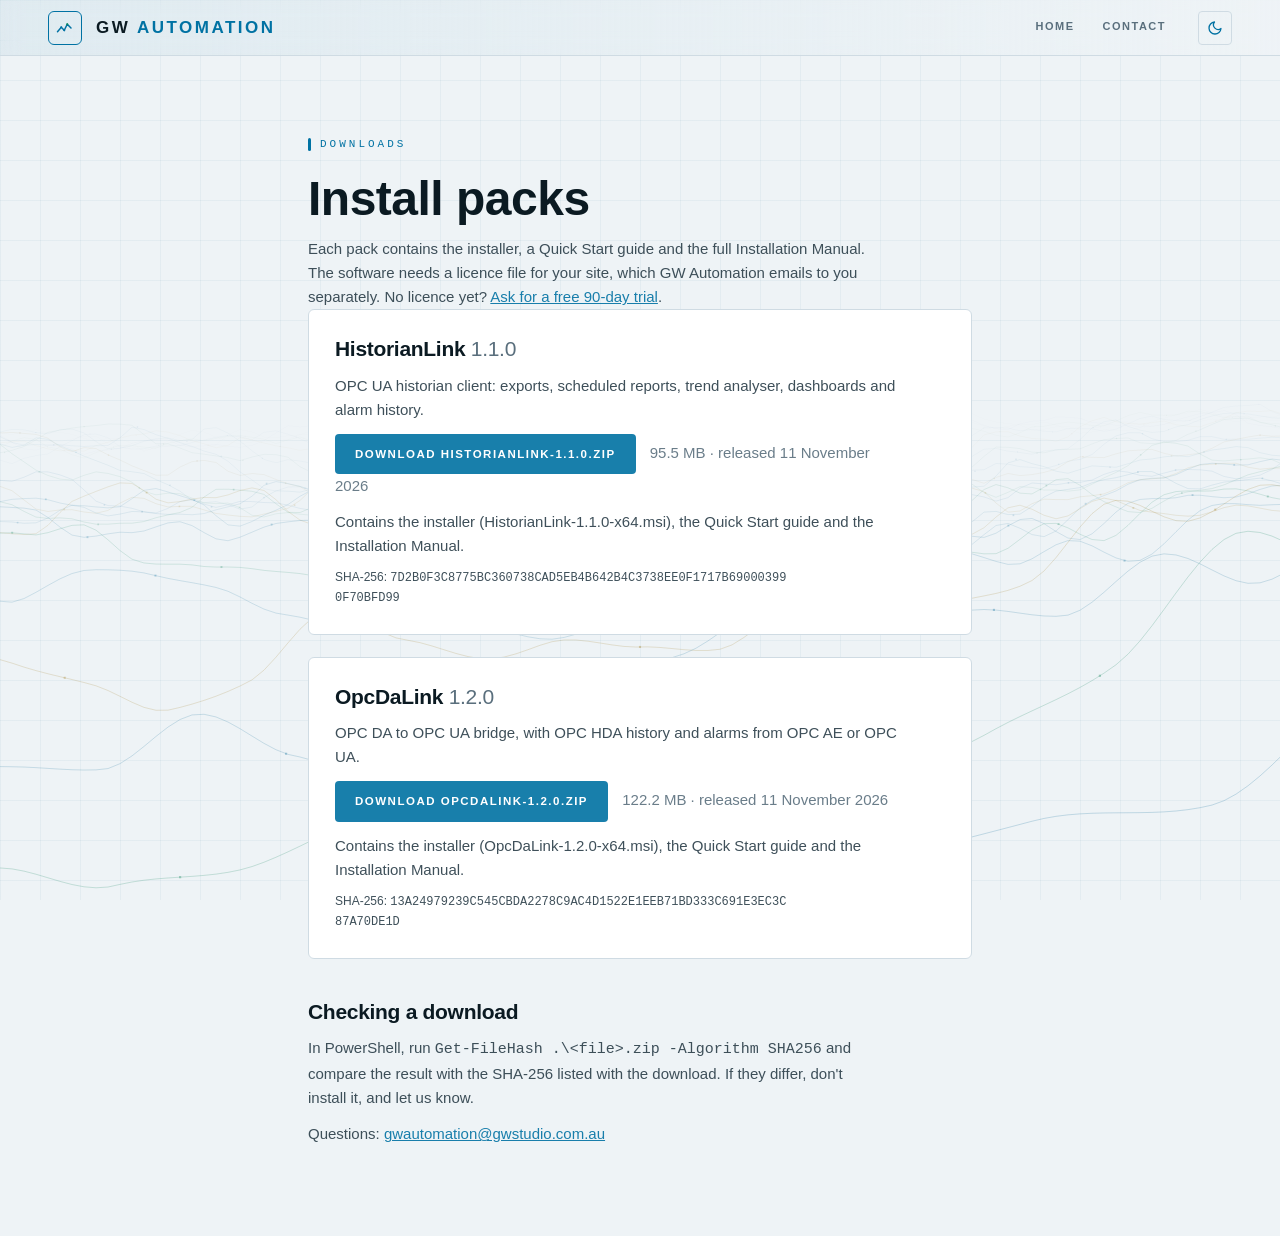
==== downloads/index.html @ 08098b02 "Release HistorianLink 1.1.0 and OpcDaLink 1.2.0" ====
<!DOCTYPE html>
<html lang="en">
<head>
<meta charset="UTF-8">
<meta http-equiv="Cache-Control" content="no-cache, no-store, must-revalidate">
<meta name="viewport" content="width=device-width,initial-scale=1">
<meta http-equiv="Content-Security-Policy" content="default-src 'self'; script-src 'self' 'sha256-+He5rwAMKHlS60A3KsWW/ahi5Zm/0e7TBwm9i09ghIk=' https://static.cloudflareinsights.com; style-src 'self' 'unsafe-inline'; img-src 'self' data:; font-src 'self'; connect-src 'self' https://cloudflareinsights.com; object-src 'none'; base-uri 'self'; form-action 'none'; upgrade-insecure-requests">
<meta name="robots" content="noindex, nofollow">
<meta name="referrer" content="strict-origin-when-cross-origin">
<meta name="theme-color" content="#080c10">
<title>Downloads | GW Automation</title>
<link rel="icon" href="/assets/favicon.ico" sizes="48x48">
<link rel="icon" href="/assets/favicon.svg" type="image/svg+xml">
<link rel="stylesheet" href="/assets/site.css?v=9">
<script>(function(d){d.className+=' js';var t;try{t=localStorage.getItem('gw-theme')}catch(e){}if(t!=='light'&&t!=='dark')t=window.matchMedia&&matchMedia('(prefers-color-scheme: light)').matches?'light':'dark';d.setAttribute('data-theme',t)})(document.documentElement)</script>
</head>
<body>

<header>
  <div class="hdr">
    <div class="logo" aria-hidden="true">
      <svg viewBox="0 0 24 24" fill="none" stroke="#00c8ff" stroke-width="2" stroke-linecap="round">
        <path d="M2 17l5-6 4 4 4-8 5 5"/><circle cx="7" cy="11" r="1.4" fill="#00c8ff" stroke="none"/>
        <circle cx="11" cy="15" r="1.4" fill="#00c8ff" stroke="none"/><circle cx="15" cy="7" r="1.4" fill="#00ff9d" stroke="none"/>
      </svg>
    </div>
    <span class="brand">GW <em>Automation</em></span>
    <nav id="nav">
      <a href="/">Home</a>
      <a href="/#contact">Contact</a>
    </nav>
    <button class="theme-btn" id="themeBtn" type="button" aria-label="Switch colour theme" title="Switch colour theme"><svg id="themeIcon" viewBox="0 0 24 24" fill="none" stroke="currentColor" stroke-width="2" stroke-linecap="round" stroke-linejoin="round" aria-hidden="true"></svg></button>
  </div>
</header>

<main class="page">
  <div class="wrap">
    <div class="eyebrow">Downloads</div>
    <h1>Install packs</h1>
    <p>Each pack contains the installer, a Quick Start guide and the full Installation Manual.
    The software needs a licence file for your site, which GW Automation emails to you
    separately. No licence yet? <a href="mailto:gwautomation@gwstudio.com.au?subject=GW%20Automation%20trial%20request">Ask for a free 90-day trial</a>.</p>

    <div class="cbox" style="margin-bottom:22px">
      <h2 style="margin-top:0">HistorianLink <span style="color:var(--muted,#7a8a99);font-weight:400">1.1.0</span></h2>
      <p>OPC UA historian client: exports, scheduled reports, trend analyser, dashboards and alarm history.</p>
      <p><a class="btn btn-a" href="https://github.com/grantelliotwalker-coder/gw_automation/releases/download/historianlink-v1.1.0/HistorianLink-1.1.0.zip" download>Download HistorianLink-1.1.0.zip</a>
         <span style="margin-left:10px;color:var(--muted,#7a8a99)">95.5 MB &middot; released 11 November 2026</span></p>
      <p style="margin-bottom:4px">Contains the installer (HistorianLink-1.1.0-x64.msi), the Quick Start guide and the Installation Manual.</p>
      <p style="font-size:12px;word-break:break-all;margin-top:10px">SHA-256: <code>7D2B0F3C8775BC360738CAD5EB4B642B4C3738EE0F1717B690003990F70BFD99</code></p>
    </div>
    <div class="cbox" style="margin-bottom:22px">
      <h2 style="margin-top:0">OpcDaLink <span style="color:var(--muted,#7a8a99);font-weight:400">1.2.0</span></h2>
      <p>OPC DA to OPC UA bridge, with OPC HDA history and alarms from OPC AE or OPC UA.</p>
      <p><a class="btn btn-a" href="https://github.com/grantelliotwalker-coder/gw_automation/releases/download/opcdalink-v1.2.0/OpcDaLink-1.2.0.zip" download>Download OpcDaLink-1.2.0.zip</a>
         <span style="margin-left:10px;color:var(--muted,#7a8a99)">122.2 MB &middot; released 11 November 2026</span></p>
      <p style="margin-bottom:4px">Contains the installer (OpcDaLink-1.2.0-x64.msi), the Quick Start guide and the Installation Manual.</p>
      <p style="font-size:12px;word-break:break-all;margin-top:10px">SHA-256: <code>13A24979239C545CBDA2278C9AC4D1522E1EEB71BD333C691E3EC3C87A70DE1D</code></p>
    </div>
    <h2>Checking a download</h2>
    <p>In PowerShell, run <code>Get-FileHash .\&lt;file&gt;.zip -Algorithm SHA256</code> and compare
    the result with the SHA-256 listed with the download. If they differ, don't install it, and let us know.</p>
    <p>Questions: <a href="mailto:gwautomation@gwstudio.com.au">gwautomation@gwstudio.com.au</a></p>
  </div>
</main>

<script src="/assets/site.js?v=5"></script>
<!-- Cloudflare Web Analytics --><script type='module' src='https://static.cloudflareinsights.com/beacon.min.js' data-cf-beacon='{"token": "8b0d29eb9cca403e8e6900666772bc1c"}'></script><!-- End Cloudflare Web Analytics -->
</body>
</html>
---- assets/site.css ----
/* GW Automation - site styles */
:root{
  --bg:#080c10;--panel:#0d1318;--panel2:#0a1015;--border:#1a2a35;
  --accent:#00c8ff;--accent2:#00ff9d;--warn:#ffd700;--danger:#ff3b5c;
  --text:#c8dde8;--muted:#7d95a5;--head:#fff;
  --on-accent:#000;--accent-hi:#33d4ff;--accent-soft:rgba(0,200,255,.06);--line:var(--line);
  --tint:rgba(0,0,0,.25);--code-bg:#040810;--hdr1:rgba(0,200,255,.07);--hdr2:rgba(8,12,16,.92);
  --ok-border:rgba(0,255,157,.3);--ok-soft:rgba(0,255,157,.05);--warn-border:rgba(255,215,0,.3);--warn-soft:rgba(255,215,0,.05);
  --grid:rgba(0,200,255,.025);--scan:rgba(0,0,0,.04);--shadow:rgba(0,0,0,.5);
  color-scheme:dark;
  --ff:'Segoe UI',Arial,sans-serif;--fm:Consolas,'Courier New',monospace;
  --max:none;
}
:root[data-theme=light]{
  --bg:#eef3f6;--panel:#ffffff;--panel2:#f6f9fb;--border:#cfdbe3;
  --accent:#0072a3;--accent2:#08875a;--warn:#946f00;--danger:#c4203f;
  --text:#2a3d48;--muted:#5a6f7d;--head:#0b1a22;
  --on-accent:#fff;--accent-hi:#005f88;--accent-soft:rgba(0,114,163,.07);--line:rgba(120,150,170,.3);
  --tint:rgba(0,40,60,.04);--code-bg:#f6f9fb;--hdr1:rgba(0,114,163,.06);--hdr2:rgba(238,243,246,.92);
  --ok-border:rgba(8,135,90,.35);--ok-soft:rgba(8,135,90,.07);--warn-border:rgba(148,111,0,.35);--warn-soft:rgba(148,111,0,.07);
  --grid:rgba(0,90,130,.045);--scan:transparent;--shadow:rgba(20,50,70,.16);
  color-scheme:light;
}
*{box-sizing:border-box;margin:0;padding:0}
html{scroll-behavior:smooth}
html{background:var(--bg)}
body{background:transparent;color:var(--text);font-family:var(--ff);font-size:15px;line-height:1.6;
  -webkit-font-smoothing:antialiased;overflow-x:hidden}

/* scanlines + grid, straight from the product UI */
body::after{content:'';position:fixed;inset:0;pointer-events:none;z-index:0;
  background-image:linear-gradient(var(--grid) 1px,transparent 1px),
  linear-gradient(90deg,var(--grid) 1px,transparent 1px);background-size:40px 40px}
.wrap{max-width:var(--max);margin:0 auto;padding:0 48px;position:relative;z-index:1}

/* ── Header ── */
header{position:sticky;top:0;z-index:100;border-bottom:1px solid var(--border);height:56px;
  background:linear-gradient(90deg,var(--hdr1),var(--hdr2));backdrop-filter:blur(10px)}
.hdr{max-width:var(--max);margin:0 auto;padding:0 48px;height:100%;display:flex;align-items:center;gap:14px}
.logo{width:34px;height:34px;border:1.5px solid var(--accent);border-radius:6px;display:grid;place-items:center;flex-shrink:0}
.logo svg{width:18px;height:18px}
.brand{font-size:17px;font-weight:700;letter-spacing:2.5px;color:var(--head);text-transform:uppercase;white-space:nowrap}
.brand em{color:var(--accent);font-style:normal}
nav{margin-left:auto;display:flex;align-items:center;gap:4px}
nav a{color:var(--muted);text-decoration:none;font-size:11px;font-weight:700;letter-spacing:1.5px;
  text-transform:uppercase;padding:8px 12px;border-bottom:2px solid transparent;transition:.15s}
nav a:hover{color:var(--accent);border-bottom-color:var(--accent)}
.menu-btn{display:none;margin-left:auto;background:transparent;border:1px solid var(--border);color:var(--accent);
  border-radius:4px;padding:6px 11px;font-family:var(--fm);font-size:15px;cursor:pointer}

/* ── Status strip ── */
.strip{border-bottom:1px solid var(--border);background:var(--tint);font-family:var(--fm);font-size:10.5px;
  letter-spacing:1px;color:var(--muted);position:relative;z-index:1}
.strip .wrap{display:flex;gap:22px;padding-top:7px;padding-bottom:7px;flex-wrap:wrap;align-items:center}
.dot{width:7px;height:7px;border-radius:50%;background:var(--accent2);box-shadow:0 0 6px var(--accent2);
  animation:pulse 2s infinite;display:inline-block;margin-right:6px}
@keyframes pulse{0%,100%{opacity:1}50%{opacity:.35}}

/* ── Hero ── */
.hero{padding:88px 0 72px;border-bottom:1px solid var(--border);position:relative;overflow:hidden}
.eyebrow{font-family:var(--fm);font-size:11px;letter-spacing:3px;text-transform:uppercase;color:var(--accent);
  margin-bottom:18px;display:flex;align-items:center;gap:9px}
.eyebrow::before{content:'';width:3px;height:13px;background:var(--accent);border-radius:2px}
h1{font-size:clamp(30px,5.2vw,52px);line-height:1.12;font-weight:700;color:var(--head);letter-spacing:-.5px;max-width:16ch}
h1 em{color:var(--accent);font-style:normal}
.lede{margin-top:22px;max-width:62ch;font-size:16.5px;color:var(--text);opacity:.9}
.cta-row{margin-top:32px;display:flex;gap:10px;flex-wrap:wrap}
.btn{font-family:var(--ff);font-weight:700;font-size:11.5px;letter-spacing:1.5px;text-transform:uppercase;
  border:none;cursor:pointer;border-radius:4px;padding:11px 20px;text-decoration:none;display:inline-block;transition:.2s}
.btn-a{background:var(--accent);color:var(--on-accent)}.btn-a:hover{background:var(--accent-hi)}
.btn-g{background:transparent;color:var(--accent);border:1px solid var(--border)}
.btn-g:hover{border-color:var(--accent);background:var(--accent-soft)}

/* hero / intro two-column */
.hero-grid{display:grid;grid-template-columns:1.05fr .95fr;gap:48px;align-items:center}
.hero-media .shot{aspect-ratio:16/10;box-shadow:0 24px 60px var(--shadow)}
.intro-grid{display:grid;grid-template-columns:1fr 1fr;gap:48px;align-items:end}
.pcards{display:grid;gap:12px}
.pcard{display:block;text-decoration:none;background:var(--panel);border:1px solid var(--border);border-radius:6px;padding:18px 20px;transition:border-color .18s}
.pcard:hover{border-color:var(--accent)}
.pcard .pn{font-size:18px;font-weight:700;color:var(--head)}.pcard .pn em{color:var(--accent);font-style:normal}
.pcard .pd{font-size:13.5px;color:var(--text);opacity:.8;margin-top:4px}
.pcard .pt{font-family:var(--fm);font-size:10px;letter-spacing:1.5px;color:var(--muted);text-transform:uppercase;margin-top:10px}
/* trial steps */
.steps{display:grid;grid-template-columns:repeat(3,1fr);gap:14px;margin-top:38px;counter-reset:st}
.step{background:var(--panel);border:1px solid var(--border);border-radius:6px;padding:22px}
.step .num{font-family:var(--fm);font-size:28px;color:var(--accent);line-height:1;margin-bottom:14px}
.step h4{font-size:15px;color:var(--head);font-weight:700;margin-bottom:8px}
.step p{font-size:13.5px;opacity:.8;line-height:1.65}
.about p+p{margin-top:12px}

/* ── Sections ── */
section{padding:72px 0;border-bottom:1px solid var(--border);position:relative;z-index:1}
.st{font-size:10.5px;font-weight:700;letter-spacing:2.5px;color:var(--accent);text-transform:uppercase;
  margin-bottom:14px;display:flex;align-items:center;gap:8px}
.st::before{content:'';width:3px;height:12px;background:var(--accent);border-radius:2px}
h2{font-size:clamp(23px,3.4vw,33px);color:var(--head);font-weight:700;letter-spacing:-.3px;line-height:1.2}
.sub{margin-top:14px;max-width:65ch;color:var(--text);opacity:.85}

/* ── Product ── */
.prod{display:grid;grid-template-columns:minmax(0,1fr) minmax(0,1fr);gap:44px;align-items:start;margin-top:40px}
.prod.flip .prod-media{order:-1}
.badge{display:inline-flex;align-items:center;gap:7px;font-family:var(--fm);font-size:10px;letter-spacing:1.5px;
  text-transform:uppercase;border:1px solid var(--border);border-radius:3px;padding:3px 9px;color:var(--muted);margin-bottom:14px}
.badge.live{color:var(--accent2);border-color:var(--ok-border);background:var(--ok-soft)}
.badge.beta{color:var(--warn);border-color:var(--warn-border);background:var(--warn-soft)}
h3{font-size:26px;color:var(--head);font-weight:700;letter-spacing:.5px}
h3 em{color:var(--accent);font-style:normal}
.tagline{font-family:var(--fm);font-size:12px;color:var(--muted);letter-spacing:1px;margin-top:6px;text-transform:uppercase}
.prod p.body{margin-top:16px;opacity:.9}
ul.feat{list-style:none;margin-top:20px;display:flex;flex-direction:column;gap:9px}
ul.feat li{font-size:14px;padding-left:22px;position:relative;color:var(--text);opacity:.9}
ul.feat li::before{content:'▸';position:absolute;left:0;color:var(--accent);font-size:12px}
ul.feat li b{color:var(--head);font-weight:600}

/* screenshot placeholders */
.shot{position:relative;background:var(--panel2);border:1px solid var(--border);border-radius:6px;overflow:hidden;
  aspect-ratio:16/10;transition:border-color .2s;cursor:zoom-in}
.shot:hover{border-color:var(--accent)}
.shot img{width:100%;height:100%;object-fit:cover;object-position:top left;display:block;position:relative;z-index:2}

/* ── Lightbox ── */
#lightbox{position:fixed;inset:0;z-index:10000;display:none;align-items:center;justify-content:center;
  background:rgba(4,8,10,.92);backdrop-filter:blur(3px);cursor:zoom-out;padding:5vh 4vw}
#lightbox.open{display:flex}
#lightbox img{max-width:100%;max-height:100%;border:1px solid var(--border);border-radius:6px;
  box-shadow:0 20px 70px rgba(0,0,0,.7);cursor:zoom-out;
  animation:lbIn .18s ease}
#lightbox .lb-cap{position:absolute;bottom:22px;left:0;right:0;text-align:center;font-family:var(--fm);
  font-size:11px;letter-spacing:1.5px;color:var(--muted);text-transform:uppercase;pointer-events:none}
#lightbox .lb-close{position:absolute;top:18px;right:24px;font-family:var(--fm);font-size:13px;color:var(--muted);
  border:1px solid var(--border);border-radius:4px;padding:5px 10px;cursor:pointer;background:rgba(13,19,24,.8)}
#lightbox .lb-close:hover{color:var(--accent);border-color:var(--accent)}
@keyframes lbIn{from{opacity:0;transform:scale(.97)}to{opacity:1;transform:scale(1)}}
@media (prefers-reduced-motion:reduce){#lightbox img{animation:none}}
.shot .ph{position:absolute;inset:0;z-index:1;display:flex;flex-direction:column;align-items:center;justify-content:center;
  gap:10px;text-align:center;padding:20px;
  background-image:linear-gradient(rgba(0,200,255,.04) 1px,transparent 1px),linear-gradient(90deg,rgba(0,200,255,.04) 1px,transparent 1px);
  background-size:22px 22px}
.ph .ico{font-family:var(--fm);font-size:24px;color:var(--border)}
.ph .lbl{font-family:var(--fm);font-size:10.5px;color:var(--muted);letter-spacing:1.5px;text-transform:uppercase}
.ph .path{font-family:var(--fm);font-size:10px;color:var(--accent);opacity:.6;word-break:break-all}
.shot-cap{font-family:var(--fm);font-size:10px;color:var(--muted);letter-spacing:1px;
  text-transform:uppercase;margin-top:8px;text-align:center}
.shot-grid{display:grid;grid-template-columns:1fr 1fr;gap:14px;margin-top:16px}

/* ── Capability cards ── */
.cards{display:grid;grid-template-columns:repeat(3,1fr);gap:14px;margin-top:38px}
.card{background:var(--panel);border:1px solid var(--border);border-radius:6px;padding:22px;transition:border-color .18s}
.card:hover{border-color:var(--accent)}
.card .num{font-family:var(--fm);font-size:10px;color:var(--muted);letter-spacing:2px;margin-bottom:12px}
.card h4{font-size:15px;color:var(--head);font-weight:700;letter-spacing:.5px;margin-bottom:8px}
.card p{font-size:13.5px;color:var(--text);opacity:.8;line-height:1.65}

/* ── Architecture ── */
.arch{margin-top:34px;background:var(--code-bg);border:1px solid var(--border);border-radius:6px;padding:24px;overflow-x:auto}
.arch pre{font-family:Consolas,'DejaVu Sans Mono','Courier New',monospace;font-size:12px;line-height:1.55;color:var(--muted);white-space:pre}
.arch pre b{color:var(--accent);font-weight:400}
.arch pre i{color:var(--accent2);font-style:normal}

/* ── Spec table ── */
.spec{margin-top:34px;width:100%;border-collapse:collapse;font-size:13.5px}
.spec th{text-align:left;padding:9px 12px;font-size:10px;letter-spacing:1.5px;text-transform:uppercase;
  color:var(--accent);border-bottom:1px solid var(--border);font-weight:700;background:var(--tint)}
.spec td{padding:10px 12px;border-bottom:1px solid var(--line);vertical-align:top}
.spec tr:hover td{background:var(--accent-soft)}
.spec td:first-child{color:var(--head);font-weight:600;width:30%}
.spec td .mono{font-family:var(--fm);font-size:12px;color:var(--accent2)}

/* ── Contact ── */
.contact-grid{display:grid;grid-template-columns:1.15fr .85fr;gap:34px;margin-top:36px;align-items:start}
.cbox{background:var(--panel);border:1px solid var(--border);border-radius:6px;padding:26px}
.cbox .row{display:flex;justify-content:space-between;gap:14px;padding:11px 0;border-bottom:1px solid var(--line);
  font-size:13.5px;flex-wrap:wrap}
.cbox .row:last-child{border-bottom:none}
.cbox .k{font-family:var(--fm);font-size:10.5px;color:var(--muted);letter-spacing:1.5px;text-transform:uppercase}
.cbox .v{color:var(--text)}
.cbox a:not(.btn){color:var(--accent);text-decoration:none}
.cbox a:not(.btn):hover{text-decoration:underline}

/* ── FAQ ── */
.faq{margin-top:34px;border-top:1px solid var(--border);max-width:900px}
.faq details{border-bottom:1px solid var(--border)}
.faq summary{list-style:none;cursor:pointer;display:flex;justify-content:space-between;align-items:center;gap:20px;
  padding:18px 4px;font-size:16px;font-weight:600;color:var(--head)}
.faq summary::-webkit-details-marker{display:none}
.faq summary::after{content:'+';font-family:var(--fm);font-size:20px;color:var(--accent);flex-shrink:0;transition:transform .2s}
.faq details[open] summary::after{transform:rotate(45deg)}
.faq summary:hover{color:var(--accent)}
.faq details p{padding:0 4px 20px;max-width:75ch;opacity:.88;margin-top:-4px}

/* ── Footer ── */
footer{padding:36px 0;font-family:var(--fm);font-size:11px;color:var(--muted);letter-spacing:1px;position:relative;z-index:1}
footer .wrap{display:flex;justify-content:space-between;gap:16px;flex-wrap:wrap;align-items:center}
footer a{color:var(--muted);text-decoration:none}footer a:hover{color:var(--accent)}


/* ── 3D trend-field background: fixed to the viewport, so it travels with you down the page ── */
#bg3d{position:fixed;inset:0;width:100%;height:100%;z-index:0;pointer-events:none;display:block}
@media print{#bg3d{display:none}}
.hero .wrap{z-index:1}

/* ── Logo follows the theme (overrides the SVG's own colour attributes) ── */
.logo svg{stroke:var(--accent)}
.logo svg circle{fill:var(--accent)}
.logo svg circle:last-of-type{fill:var(--accent2)}

/* ── Theme toggle ── */
nav{order:1}
.theme-btn{order:2;margin-left:6px;width:34px;height:34px;flex-shrink:0;display:grid;place-items:center;cursor:pointer;
  background:transparent;border:1px solid var(--border);border-radius:4px;color:var(--accent);transition:border-color .15s,background .15s}
.theme-btn:hover{border-color:var(--accent);background:var(--accent-soft)}
.theme-btn svg{width:16px;height:16px}
.menu-btn{order:3}

/* ── Nav: current section ── */
nav a.on{color:var(--head);border-bottom-color:var(--accent)}

/* ── Screenshot viewer (tabs + one large image) ── */
.viewer .vtabs{display:flex;flex-wrap:nowrap;gap:0;margin-bottom:12px;border-bottom:1px solid var(--border);overflow-x:auto;scrollbar-width:none}
.viewer .vtabs::-webkit-scrollbar{display:none}
.viewer .vtabs button{font-family:var(--fm);font-size:10px;letter-spacing:.8px;white-space:nowrap;flex-shrink:0;text-transform:uppercase;
  background:transparent;border:0;border-bottom:2px solid transparent;margin-bottom:-1px;color:var(--muted);
  padding:9px 9px;cursor:pointer;transition:color .15s,border-color .15s}
.viewer .vtabs button:hover{color:var(--text)}
.viewer .vtabs button[aria-selected="true"]{color:var(--head);border-bottom-color:var(--accent)}
.viewer .shot{aspect-ratio:16/10;box-shadow:0 24px 60px var(--shadow)}
.viewer .shot img{transition:opacity .2s}
.viewer .vhint{font-family:var(--fm);font-size:10px;color:var(--muted);letter-spacing:1px;text-transform:uppercase;margin-top:8px;text-align:right}

/* ── Footer ── */
footer{padding:48px 0 28px;border-top:1px solid var(--border)}
.fgrid{display:grid;grid-template-columns:1.6fr 1fr 1fr;gap:32px;align-items:start}
.fbrand{display:flex;flex-direction:column;gap:12px}
.fbrand .row1{display:flex;align-items:center;gap:10px}
.fbrand .logo{width:26px;height:26px;border-radius:5px}.fbrand .logo svg{width:14px;height:14px}
.fbrand .brand{font-family:var(--ff);font-size:13px;letter-spacing:2px}
.fbrand p{font-family:var(--ff);font-size:13px;letter-spacing:0;color:var(--text);opacity:.7;max-width:40ch;line-height:1.6}
.fcol h5{font-size:10px;letter-spacing:2px;color:var(--accent);text-transform:uppercase;font-weight:500;margin-bottom:12px}
.fcol a{display:block;font-family:var(--ff);font-size:13px;letter-spacing:0;color:var(--text);opacity:.75;padding:3px 0}
.fcol a:hover{opacity:1;color:var(--accent)}
.fbot{display:flex!important;justify-content:space-between;gap:16px;flex-wrap:wrap;margin-top:36px;padding-top:18px;border-top:1px solid var(--line)}

/* ── Sub-pages (privacy, 404) ── */
.page{padding:80px 0 96px;position:relative;z-index:1}
.page .wrap{max-width:760px}
.page h1{max-width:none;font-size:clamp(32px,5vw,48px)}
.page h2{font-size:21px;margin-top:40px}
.page p,.page li{margin-top:12px;max-width:68ch;opacity:.9}
.page ul{padding-left:20px}
.page a:not(.btn){color:var(--accent)}
.page .meta{font-family:var(--fm);font-size:11px;color:var(--muted);letter-spacing:1px;margin-top:14px;text-transform:uppercase}
.big404{font-family:var(--fm);font-size:clamp(64px,14vw,140px);font-weight:400;color:var(--accent);line-height:1;letter-spacing:-4px;opacity:.9}

/* reveal */
.js .rv{opacity:0;transform:translateY(14px);transition:opacity .6s ease,transform .6s ease}
.js .rv.in{opacity:1;transform:none}

@media (max-width:900px){
  .wrap,.hdr{padding-left:20px;padding-right:20px}
  .prod{grid-template-columns:minmax(0,1fr);gap:28px}
  .prod.flip .prod-media{order:0}
  .cards{grid-template-columns:1fr}
  .contact-grid{grid-template-columns:1fr}
  .hero-grid,.intro-grid{grid-template-columns:1fr;gap:32px}
  .steps{grid-template-columns:1fr}
  .fgrid{grid-template-columns:1fr 1fr}.fbrand{grid-column:1/-1}
  nav{display:none}
  nav.open{display:flex;position:absolute;top:56px;left:0;right:0;flex-direction:column;align-items:stretch;
    background:var(--panel);border-bottom:1px solid var(--border);padding:6px 12px;gap:0}
  nav.open a{padding:11px 8px;border-bottom:1px solid var(--line)}
  .menu-btn{display:block;margin-left:8px}
  .theme-btn{margin-left:auto}
  section{padding:52px 0}
  .hero{padding:56px 0 44px}
}
@media (max-width:520px){.shot-grid{grid-template-columns:1fr}}
@media (prefers-reduced-motion:reduce){*{animation:none!important;transition:none!important}.js .rv{opacity:1;transform:none}}
:focus-visible{outline:2px solid var(--accent);outline-offset:2px}
html:not(.js) .theme-btn{display:none}
footer .wrap.fgrid{display:grid;align-items:start}

/* ── Status strip: one line on phones, scrolling like a SCADA status ticker ──
   site.js wraps the items in .ticker and adds a hidden copy so the loop is seamless.
   Desktop: the wrapper is transparent to layout and the copy is hidden. */
.strip .ticker{display:contents}
.strip .ticker[aria-hidden]{display:none}
.strip .wrap > span,.strip .ticker > span{white-space:nowrap;display:inline-flex;align-items:center}
@media (max-width:900px){
  .strip .wrap{flex-wrap:nowrap;gap:0;padding-left:0;padding-right:0;overflow:hidden;
    -webkit-mask-image:linear-gradient(90deg,transparent,#000 20px,#000 calc(100% - 20px),transparent);
            mask-image:linear-gradient(90deg,transparent,#000 20px,#000 calc(100% - 20px),transparent)}
  .strip .ticker,.strip .ticker[aria-hidden]{display:flex;flex-shrink:0;gap:28px;padding-left:28px;
    animation:ticker 30s linear infinite}
  .strip:hover .ticker,.strip:active .ticker{animation-play-state:paused}
  html:not(.js) .strip .wrap{overflow-x:auto;scrollbar-width:none;padding-left:20px}
}
@keyframes ticker{to{transform:translateX(-100%)}}
/* reduced motion: no scrolling ticker; one line the visitor can swipe instead */
@media (max-width:900px) and (prefers-reduced-motion:reduce){
  .strip .wrap{overflow-x:auto;scrollbar-width:none}
  .strip .wrap::-webkit-scrollbar{display:none}
  .strip .ticker[aria-hidden]{display:none}
}

/* ── Product sections: intro, then a large screenshot viewer, then features in two columns ── */
.prod{display:block}
.prod.flip .prod-media{order:0}
.prod-head{max-width:820px}
.prod-media{margin:34px 0 0;max-width:1180px}
.viewer .shot{aspect-ratio:1920/1030;background:#080c10;cursor:zoom-in}
.viewer .shot img{object-fit:contain;object-position:top center}
.viewer .vtabs button{font-size:11px;padding-top:10px;padding-bottom:10px}
.prod-copy{margin-top:34px;max-width:1180px}
.prod-copy ul.feat{margin-top:0;display:grid;grid-template-columns:1fr 1fr;gap:12px 48px}

/* ── Architecture diagrams ── */
.arch{padding:20px 24px 24px}
.arch-cap{font-family:var(--fm);font-size:10.5px;letter-spacing:1.5px;text-transform:uppercase;color:var(--muted);margin-bottom:10px}
.dg{display:block;width:100%;min-width:720px;max-width:1040px;height:auto;margin:0 auto}
.dg .bx rect{fill:var(--panel);stroke:var(--border);stroke-width:1}
.dg .bx.hi rect{fill:var(--accent-soft);stroke:var(--accent)}
.dg .bx.in rect{fill:var(--panel2);stroke:var(--border)}
.dg text{font-family:var(--ff)}
.dg .t{fill:var(--head);font-size:13.5px;font-weight:600}
.dg .s{fill:var(--muted);font-size:11.5px}
.dg .l{fill:var(--accent);font-family:var(--fm);font-size:10.5px;letter-spacing:.5px}
.dg line{stroke:var(--muted);stroke-width:1.2}
.dg .ah{fill:var(--muted)}

/* ── About: text beside the company details ── */
.about-grid{display:grid;grid-template-columns:1.15fr .85fr;gap:34px;align-items:start;margin-top:4px}
.about-grid .cbox{margin-top:14px}

/* ── FAQ: two columns on wide screens ── */
.faq{max-width:none;border-top:none;display:grid;grid-template-columns:1fr 1fr;gap:0 48px;align-items:start}
.faq-col{border-top:1px solid var(--border)}

@media (max-width:900px){
  .prod-copy ul.feat{grid-template-columns:1fr}
  .about-grid,.faq{grid-template-columns:1fr}
  .faq-col + .faq-col{border-top:none}
  .cbox .row{flex-direction:column;gap:3px}
  .cbox .row .v{text-align:left}
}
/* ── Specs on phones: one block per row, each product labelled ── */
@media (max-width:640px){
  .spec thead{display:none}
  .spec,.spec tbody,.spec tr,.spec td{display:block;width:auto}
  .spec tr{padding:14px 0;border-bottom:1px solid var(--line)}
  .spec td{border:none;padding:3px 0}
  .spec td:first-child{width:auto;font-size:15px;margin-bottom:4px}
  .spec td[data-label]{display:grid;grid-template-columns:104px 1fr;gap:10px}
  .spec td[data-label]::before{content:attr(data-label);font-family:var(--fm);font-size:10px;letter-spacing:1px;
    text-transform:uppercase;color:var(--accent);padding-top:3px}
  .spec tr:hover td{background:none}
}

/* ── Home: product summaries that link to the full product pages ── */
.psum{display:grid;grid-template-columns:minmax(0,.9fr) minmax(0,1.1fr);gap:48px;align-items:center}
.psum.flip .psum-media{order:-1}
.psum h3{font-size:clamp(24px,3vw,30px);color:var(--head);margin-top:14px;font-weight:700}
.psum h3 em{font-style:normal;color:var(--accent)}
.psum p.body{margin-top:16px;opacity:.9}
.psum .cta-row{margin-top:26px}
.psum .shot{aspect-ratio:1920/1030;background:#080c10;cursor:zoom-in;box-shadow:0 24px 60px var(--shadow)}
.psum .shot img{object-fit:contain;object-position:top center}

/* ── Product pages ── */
.phero{padding:56px 0 52px;border-bottom:1px solid var(--border)}
.phero h1{margin-top:16px}
.phero h1 em{font-style:normal;color:var(--accent)}
.phero .lede{max-width:70ch}
.crumb{font-family:var(--fm);font-size:10.5px;letter-spacing:1px;text-transform:uppercase;color:var(--muted);margin-bottom:22px}
.crumb a{color:var(--muted);text-decoration:none}.crumb a:hover{color:var(--accent)}
.crumb span{opacity:.5;margin:0 4px}
#screens .prod{margin-top:6px}#screens .prod-media{margin-top:22px}
ul.feat.two{margin-top:30px;display:grid;grid-template-columns:1fr 1fr;gap:12px 48px;max-width:1180px}
.spec.two td:first-child{width:22%}
.spec a,.fine a{color:var(--accent)}
.spec code{font-family:var(--fm);font-size:12px}
section > .wrap > .arch{margin-top:30px}
.fine{margin-top:22px;font-size:13px;color:var(--muted)}

/* ── Licence page ── */
.page strong{color:var(--head);font-weight:600}
.legal{margin-top:20px;padding:6px 26px 24px;background:var(--panel);border:1px solid var(--border);border-radius:6px}
.legal h3{font-size:14px;color:var(--head);margin-top:22px;font-weight:600}
.legal p{margin-top:6px;font-size:14px}

@media (max-width:900px){
  .psum{grid-template-columns:minmax(0,1fr);gap:28px}
  .psum.flip .psum-media{order:0}
  ul.feat.two{grid-template-columns:1fr}
  .phero{padding:40px 0 38px}
}
@media (max-width:640px){
  .spec.two td:first-child{width:auto}
  .spec thead + tbody td[data-label]{grid-template-columns:96px 1fr}
}
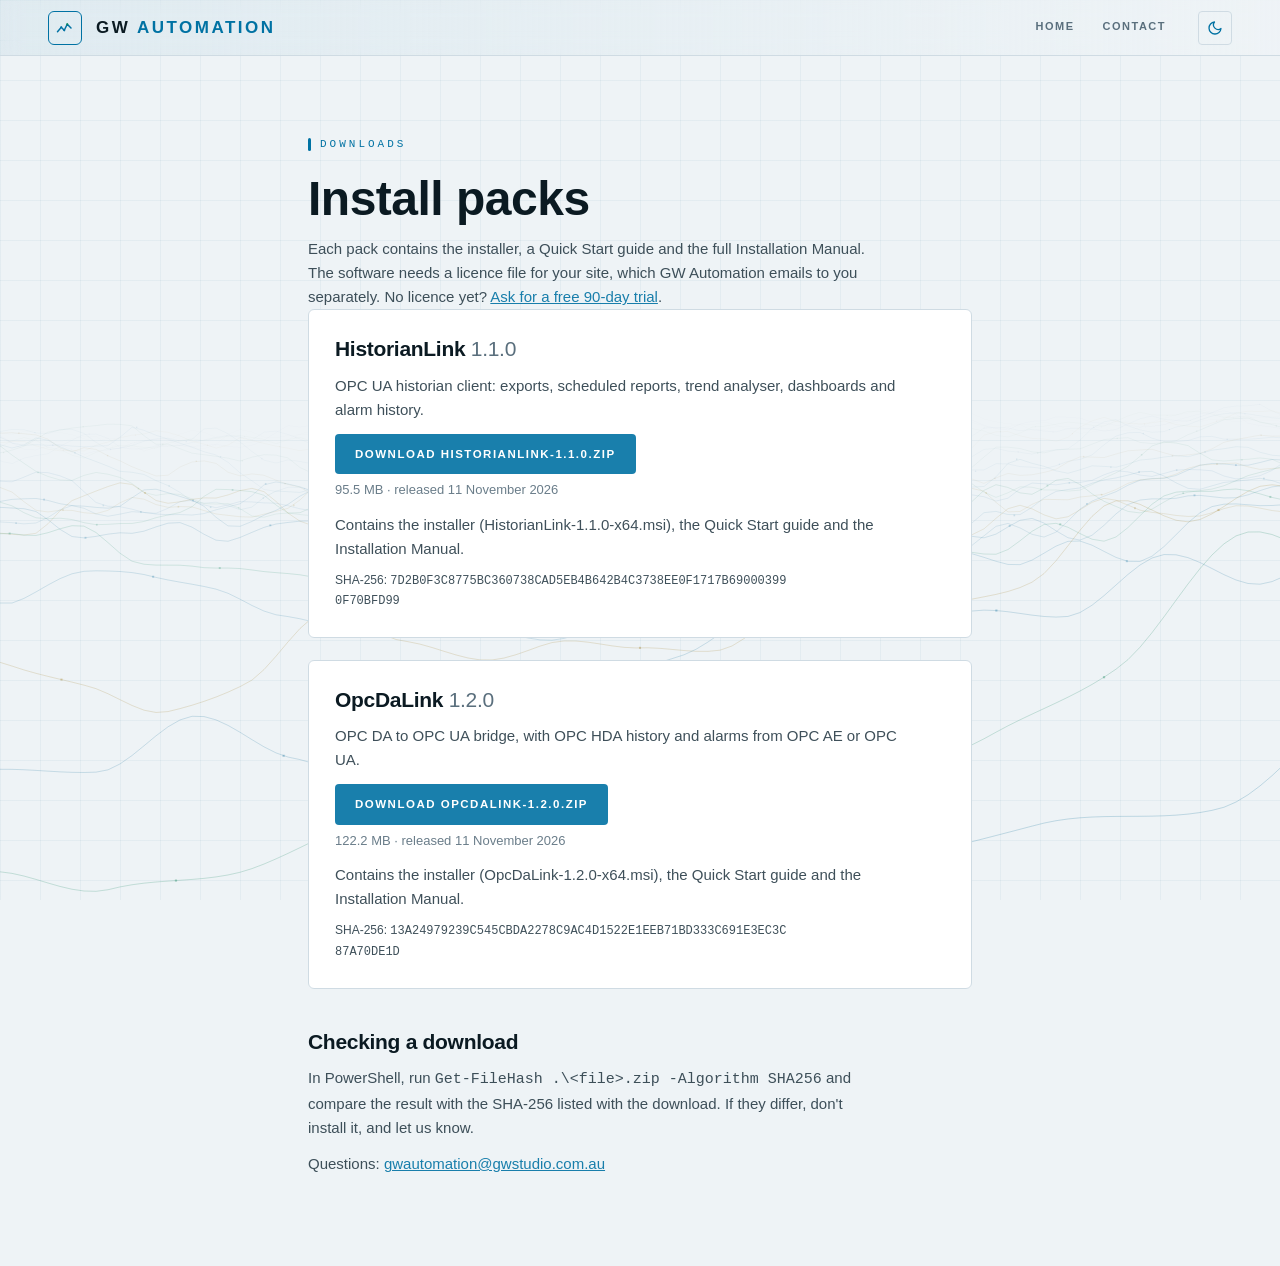
==== commit dab98e4a: "Downloads page: size and release date on their own line under the button (stopped the date wrapping)" ====
--- a/downloads/index.html
+++ b/downloads/index.html
@@ -44,16 +44,16 @@
     <div class="cbox" style="margin-bottom:22px">
       <h2 style="margin-top:0">HistorianLink <span style="color:var(--muted,#7a8a99);font-weight:400">1.1.0</span></h2>
       <p>OPC UA historian client: exports, scheduled reports, trend analyser, dashboards and alarm history.</p>
-      <p><a class="btn btn-a" href="https://github.com/grantelliotwalker-coder/gw_automation/releases/download/historianlink-v1.1.0/HistorianLink-1.1.0.zip" download>Download HistorianLink-1.1.0.zip</a>
-         <span style="margin-left:10px;color:var(--muted,#7a8a99)">95.5 MB &middot; released 11 November 2026</span></p>
+      <p style="margin-bottom:6px"><a class="btn btn-a" href="https://github.com/grantelliotwalker-coder/gw_automation/releases/download/historianlink-v1.1.0/HistorianLink-1.1.0.zip" download>Download HistorianLink-1.1.0.zip</a></p>
+      <p style="margin-top:0;font-size:13px;color:var(--muted,#7a8a99)">95.5 MB &middot; released 11 November 2026</p>
       <p style="margin-bottom:4px">Contains the installer (HistorianLink-1.1.0-x64.msi), the Quick Start guide and the Installation Manual.</p>
       <p style="font-size:12px;word-break:break-all;margin-top:10px">SHA-256: <code>7D2B0F3C8775BC360738CAD5EB4B642B4C3738EE0F1717B690003990F70BFD99</code></p>
     </div>
     <div class="cbox" style="margin-bottom:22px">
       <h2 style="margin-top:0">OpcDaLink <span style="color:var(--muted,#7a8a99);font-weight:400">1.2.0</span></h2>
       <p>OPC DA to OPC UA bridge, with OPC HDA history and alarms from OPC AE or OPC UA.</p>
-      <p><a class="btn btn-a" href="https://github.com/grantelliotwalker-coder/gw_automation/releases/download/opcdalink-v1.2.0/OpcDaLink-1.2.0.zip" download>Download OpcDaLink-1.2.0.zip</a>
-         <span style="margin-left:10px;color:var(--muted,#7a8a99)">122.2 MB &middot; released 11 November 2026</span></p>
+      <p style="margin-bottom:6px"><a class="btn btn-a" href="https://github.com/grantelliotwalker-coder/gw_automation/releases/download/opcdalink-v1.2.0/OpcDaLink-1.2.0.zip" download>Download OpcDaLink-1.2.0.zip</a></p>
+      <p style="margin-top:0;font-size:13px;color:var(--muted,#7a8a99)">122.2 MB &middot; released 11 November 2026</p>
       <p style="margin-bottom:4px">Contains the installer (OpcDaLink-1.2.0-x64.msi), the Quick Start guide and the Installation Manual.</p>
       <p style="font-size:12px;word-break:break-all;margin-top:10px">SHA-256: <code>13A24979239C545CBDA2278C9AC4D1522E1EEB71BD333C691E3EC3C87A70DE1D</code></p>
     </div>
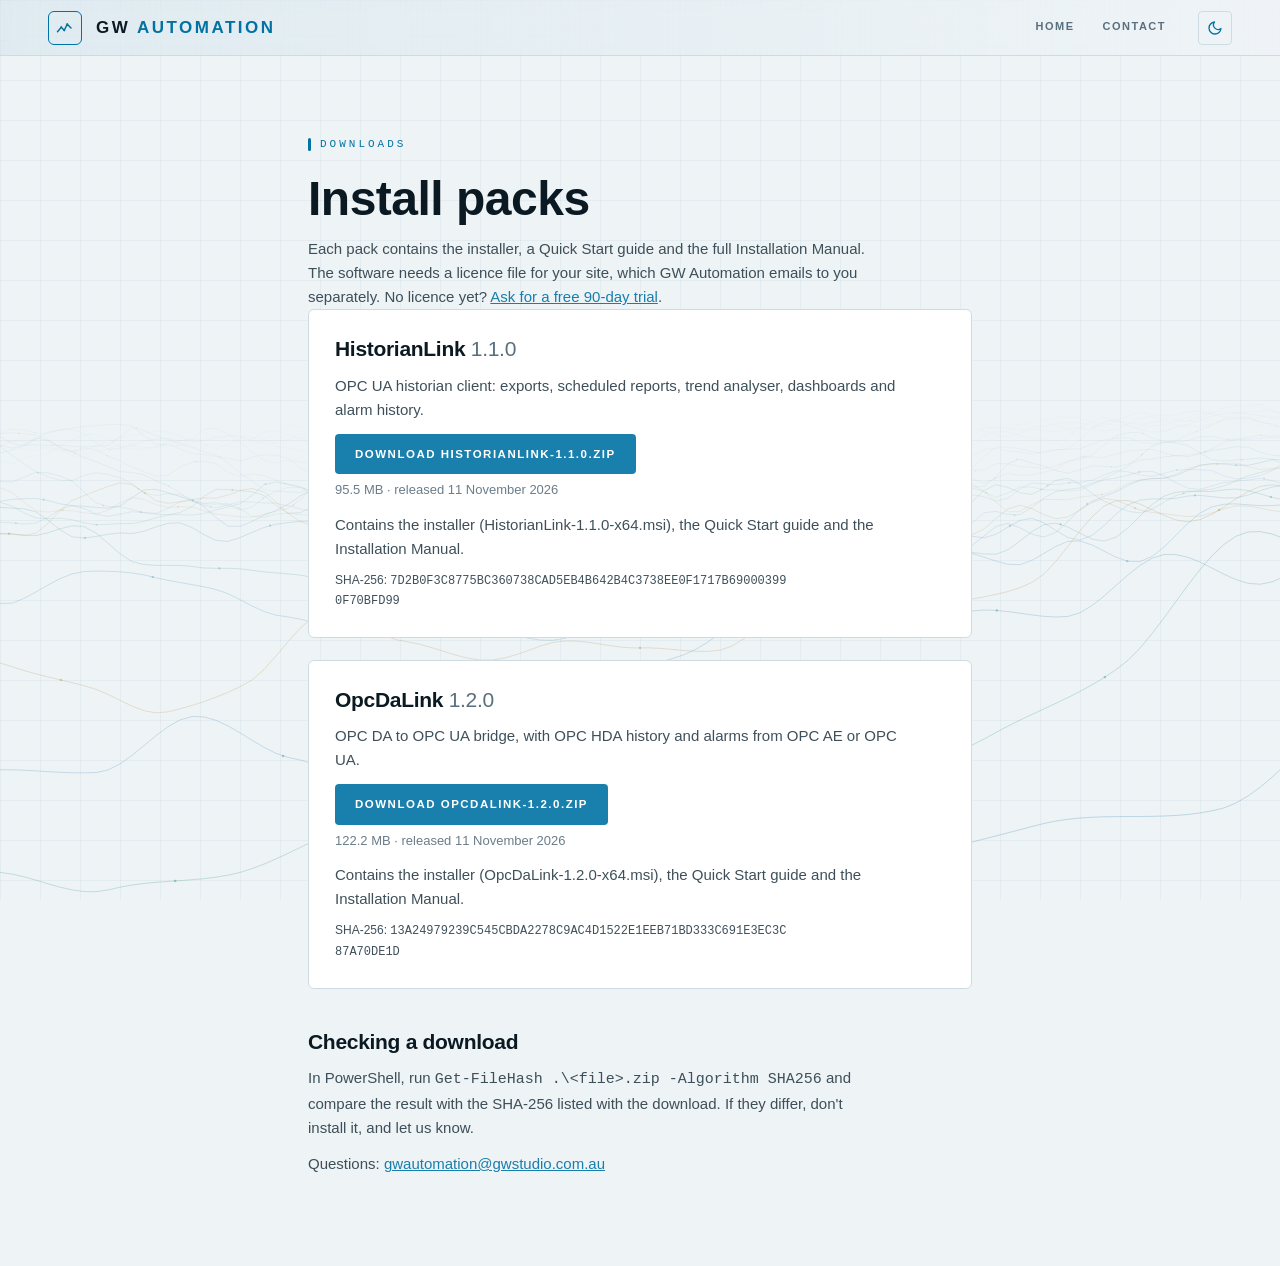
==== commit e4662f11: "Header logo and name link to the home page on every page (no nav on phones, so there was no way back" ====
--- a/downloads/index.html
+++ b/downloads/index.html
@@ -11,20 +11,22 @@
 <title>Downloads | GW Automation</title>
 <link rel="icon" href="/assets/favicon.ico" sizes="48x48">
 <link rel="icon" href="/assets/favicon.svg" type="image/svg+xml">
-<link rel="stylesheet" href="/assets/site.css?v=9">
+<link rel="stylesheet" href="/assets/site.css?v=10">
 <script>(function(d){d.className+=' js';var t;try{t=localStorage.getItem('gw-theme')}catch(e){}if(t!=='light'&&t!=='dark')t=window.matchMedia&&matchMedia('(prefers-color-scheme: light)').matches?'light':'dark';d.setAttribute('data-theme',t)})(document.documentElement)</script>
 </head>
 <body>
 
 <header>
   <div class="hdr">
-    <div class="logo" aria-hidden="true">
-      <svg viewBox="0 0 24 24" fill="none" stroke="#00c8ff" stroke-width="2" stroke-linecap="round">
-        <path d="M2 17l5-6 4 4 4-8 5 5"/><circle cx="7" cy="11" r="1.4" fill="#00c8ff" stroke="none"/>
-        <circle cx="11" cy="15" r="1.4" fill="#00c8ff" stroke="none"/><circle cx="15" cy="7" r="1.4" fill="#00ff9d" stroke="none"/>
-      </svg>
-    </div>
-    <span class="brand">GW <em>Automation</em></span>
+    <a class="home" href="/" aria-label="GW Automation home">
+      <div class="logo" aria-hidden="true">
+        <svg viewBox="0 0 24 24" fill="none" stroke="#00c8ff" stroke-width="2" stroke-linecap="round">
+          <path d="M2 17l5-6 4 4 4-8 5 5"/><circle cx="7" cy="11" r="1.4" fill="#00c8ff" stroke="none"/>
+          <circle cx="11" cy="15" r="1.4" fill="#00c8ff" stroke="none"/><circle cx="15" cy="7" r="1.4" fill="#00ff9d" stroke="none"/>
+        </svg>
+      </div>
+      <span class="brand">GW <em>Automation</em></span>
+    </a>
     <nav id="nav">
       <a href="/">Home</a>
       <a href="/#contact">Contact</a>
--- a/assets/site.css
+++ b/assets/site.css
@@ -39,6 +39,8 @@
 .hdr{max-width:var(--max);margin:0 auto;padding:0 48px;height:100%;display:flex;align-items:center;gap:14px}
 .logo{width:34px;height:34px;border:1.5px solid var(--accent);border-radius:6px;display:grid;place-items:center;flex-shrink:0}
 .logo svg{width:18px;height:18px}
+.home{display:flex;align-items:center;gap:14px;text-decoration:none;color:inherit}
+.home:hover .logo{box-shadow:0 0 10px var(--accent)}
 .brand{font-size:17px;font-weight:700;letter-spacing:2.5px;color:var(--head);text-transform:uppercase;white-space:nowrap}
 .brand em{color:var(--accent);font-style:normal}
 nav{margin-left:auto;display:flex;align-items:center;gap:4px}
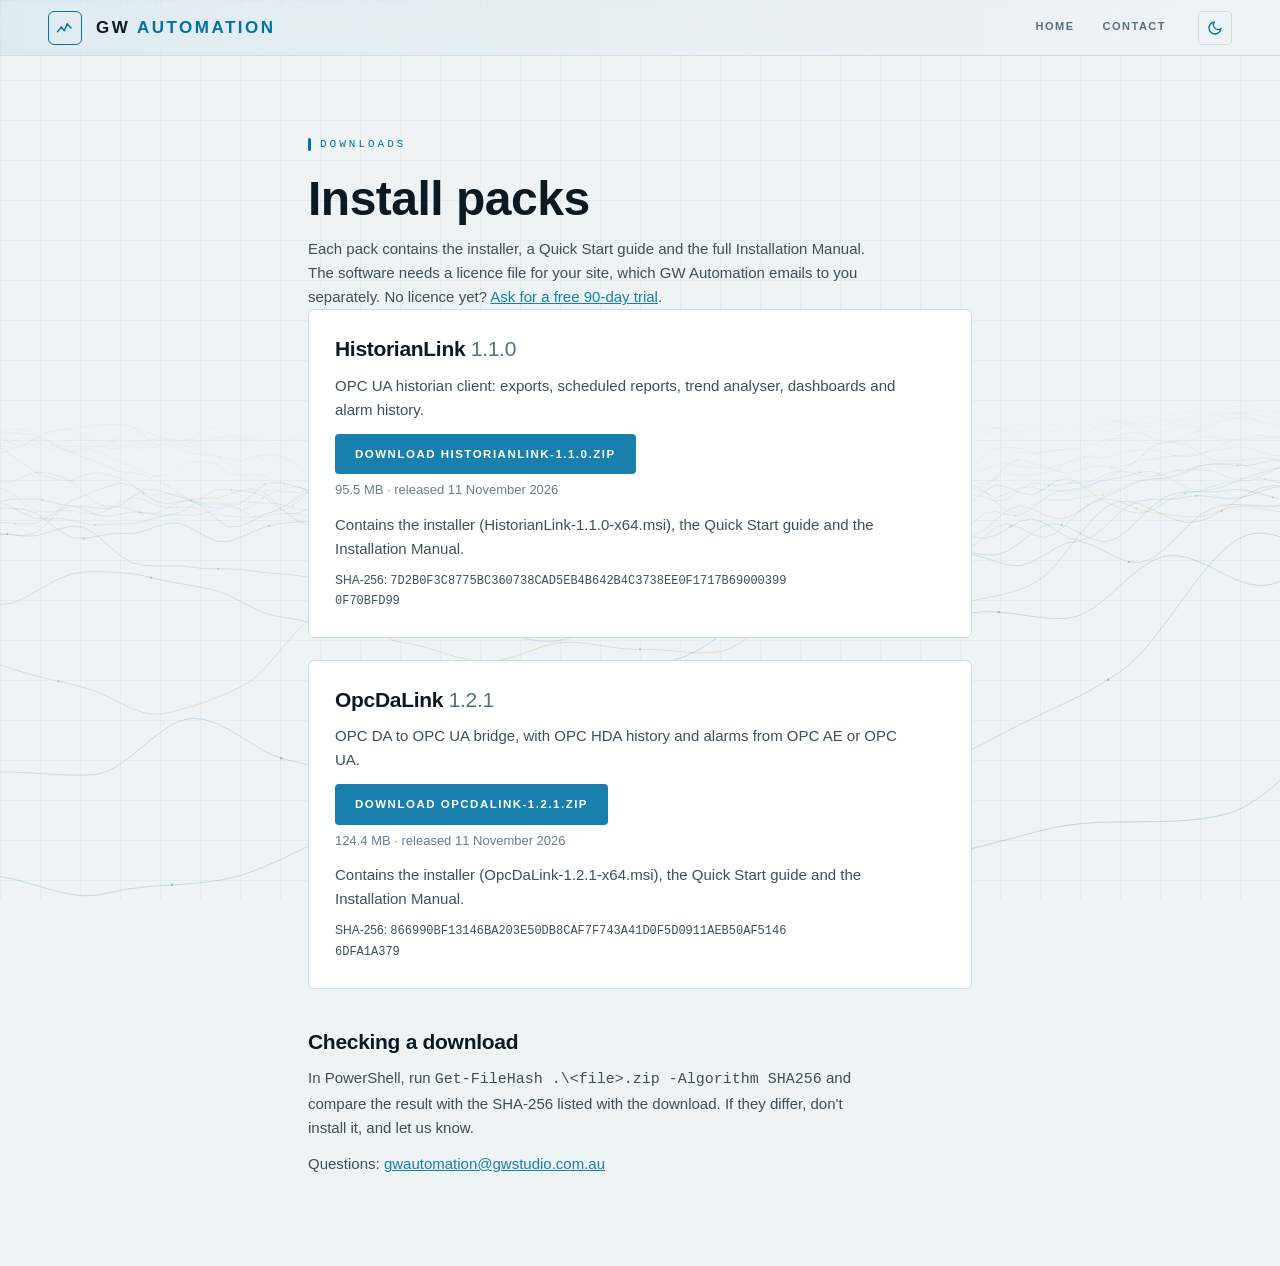
==== commit e36d5d7f: "Release OpcDaLink 1.2.1" ====
--- a/downloads/index.html
+++ b/downloads/index.html
@@ -52,12 +52,12 @@
       <p style="font-size:12px;word-break:break-all;margin-top:10px">SHA-256: <code>7D2B0F3C8775BC360738CAD5EB4B642B4C3738EE0F1717B690003990F70BFD99</code></p>
     </div>
     <div class="cbox" style="margin-bottom:22px">
-      <h2 style="margin-top:0">OpcDaLink <span style="color:var(--muted,#7a8a99);font-weight:400">1.2.0</span></h2>
+      <h2 style="margin-top:0">OpcDaLink <span style="color:var(--muted,#7a8a99);font-weight:400">1.2.1</span></h2>
       <p>OPC DA to OPC UA bridge, with OPC HDA history and alarms from OPC AE or OPC UA.</p>
-      <p style="margin-bottom:6px"><a class="btn btn-a" href="https://github.com/grantelliotwalker-coder/gw_automation/releases/download/opcdalink-v1.2.0/OpcDaLink-1.2.0.zip" download>Download OpcDaLink-1.2.0.zip</a></p>
-      <p style="margin-top:0;font-size:13px;color:var(--muted,#7a8a99)">122.2 MB &middot; released 11 November 2026</p>
-      <p style="margin-bottom:4px">Contains the installer (OpcDaLink-1.2.0-x64.msi), the Quick Start guide and the Installation Manual.</p>
-      <p style="font-size:12px;word-break:break-all;margin-top:10px">SHA-256: <code>13A24979239C545CBDA2278C9AC4D1522E1EEB71BD333C691E3EC3C87A70DE1D</code></p>
+      <p style="margin-bottom:6px"><a class="btn btn-a" href="https://github.com/grantelliotwalker-coder/gw_automation/releases/download/opcdalink-v1.2.1/OpcDaLink-1.2.1.zip" download>Download OpcDaLink-1.2.1.zip</a></p>
+      <p style="margin-top:0;font-size:13px;color:var(--muted,#7a8a99)">124.4 MB &middot; released 11 November 2026</p>
+      <p style="margin-bottom:4px">Contains the installer (OpcDaLink-1.2.1-x64.msi), the Quick Start guide and the Installation Manual.</p>
+      <p style="font-size:12px;word-break:break-all;margin-top:10px">SHA-256: <code>866990BF13146BA203E50DB8CAF7F743A41D0F5D0911AEB50AF51466DFA1A379</code></p>
     </div>
     <h2>Checking a download</h2>
     <p>In PowerShell, run <code>Get-FileHash .\&lt;file&gt;.zip -Algorithm SHA256</code> and compare
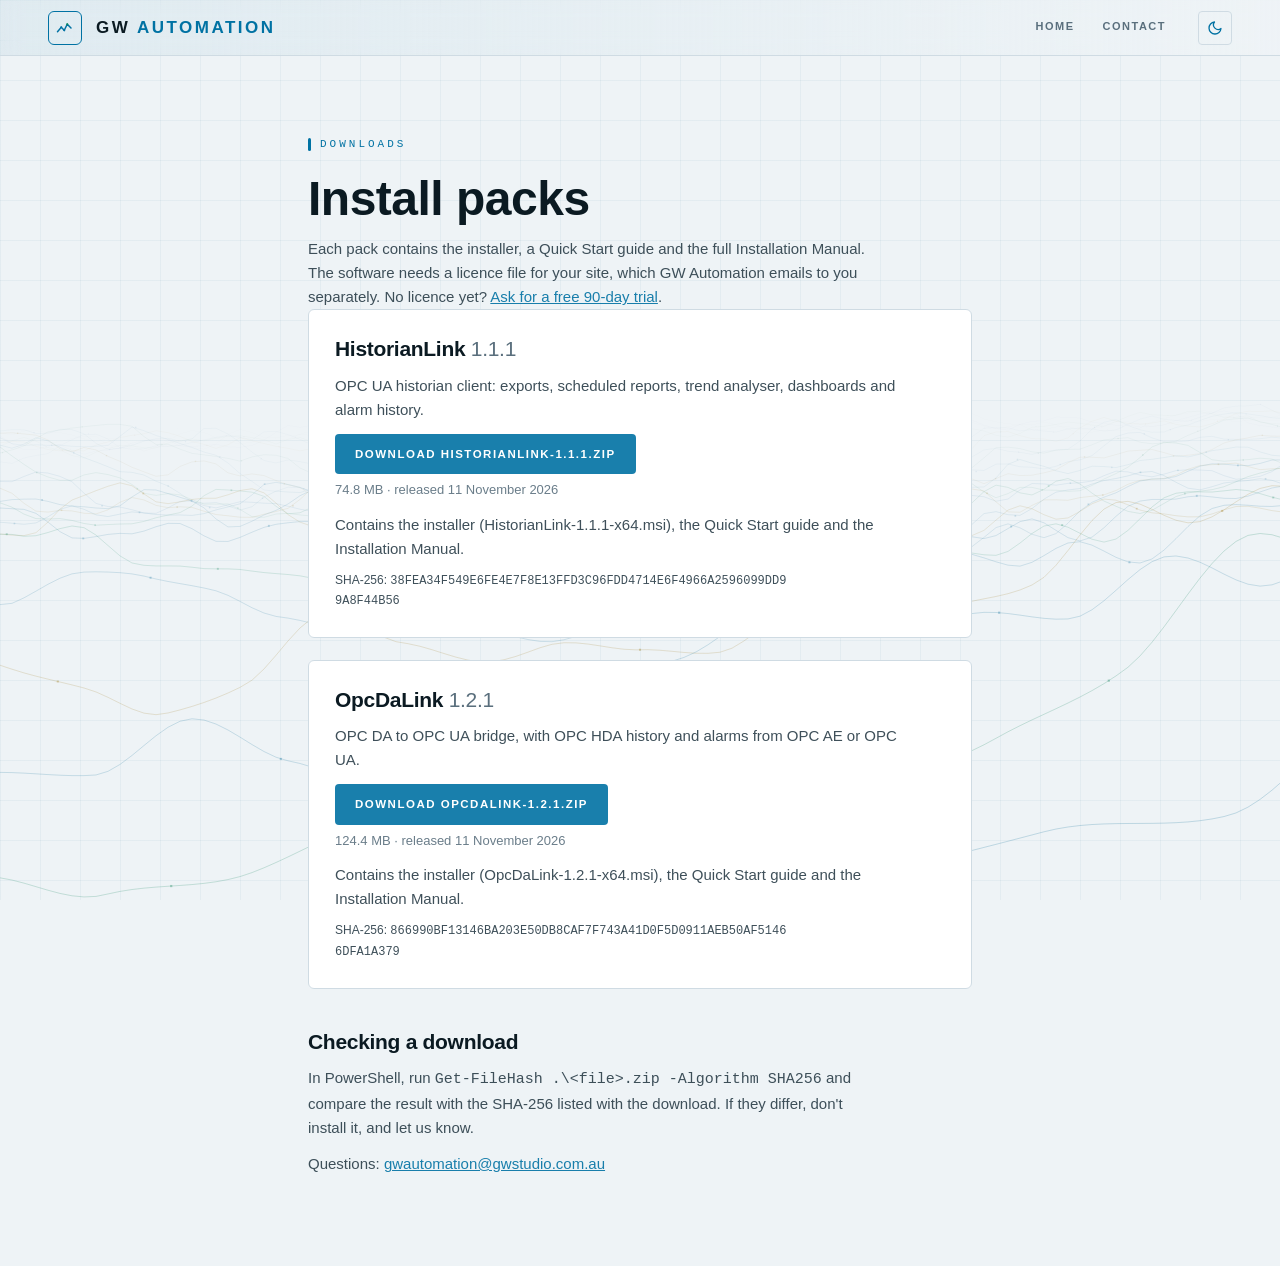
==== commit 0f422a2c: "Release HistorianLink 1.1.1" ====
--- a/downloads/index.html
+++ b/downloads/index.html
@@ -44,12 +44,12 @@
     separately. No licence yet? <a href="mailto:gwautomation@gwstudio.com.au?subject=GW%20Automation%20trial%20request">Ask for a free 90-day trial</a>.</p>
 
     <div class="cbox" style="margin-bottom:22px">
-      <h2 style="margin-top:0">HistorianLink <span style="color:var(--muted,#7a8a99);font-weight:400">1.1.0</span></h2>
+      <h2 style="margin-top:0">HistorianLink <span style="color:var(--muted,#7a8a99);font-weight:400">1.1.1</span></h2>
       <p>OPC UA historian client: exports, scheduled reports, trend analyser, dashboards and alarm history.</p>
-      <p style="margin-bottom:6px"><a class="btn btn-a" href="https://github.com/grantelliotwalker-coder/gw_automation/releases/download/historianlink-v1.1.0/HistorianLink-1.1.0.zip" download>Download HistorianLink-1.1.0.zip</a></p>
-      <p style="margin-top:0;font-size:13px;color:var(--muted,#7a8a99)">95.5 MB &middot; released 11 November 2026</p>
-      <p style="margin-bottom:4px">Contains the installer (HistorianLink-1.1.0-x64.msi), the Quick Start guide and the Installation Manual.</p>
-      <p style="font-size:12px;word-break:break-all;margin-top:10px">SHA-256: <code>7D2B0F3C8775BC360738CAD5EB4B642B4C3738EE0F1717B690003990F70BFD99</code></p>
+      <p style="margin-bottom:6px"><a class="btn btn-a" href="https://github.com/grantelliotwalker-coder/gw_automation/releases/download/historianlink-v1.1.1/HistorianLink-1.1.1.zip" download>Download HistorianLink-1.1.1.zip</a></p>
+      <p style="margin-top:0;font-size:13px;color:var(--muted,#7a8a99)">74.8 MB &middot; released 11 November 2026</p>
+      <p style="margin-bottom:4px">Contains the installer (HistorianLink-1.1.1-x64.msi), the Quick Start guide and the Installation Manual.</p>
+      <p style="font-size:12px;word-break:break-all;margin-top:10px">SHA-256: <code>38FEA34F549E6FE4E7F8E13FFD3C96FDD4714E6F4966A2596099DD99A8F44B56</code></p>
     </div>
     <div class="cbox" style="margin-bottom:22px">
       <h2 style="margin-top:0">OpcDaLink <span style="color:var(--muted,#7a8a99);font-weight:400">1.2.1</span></h2>
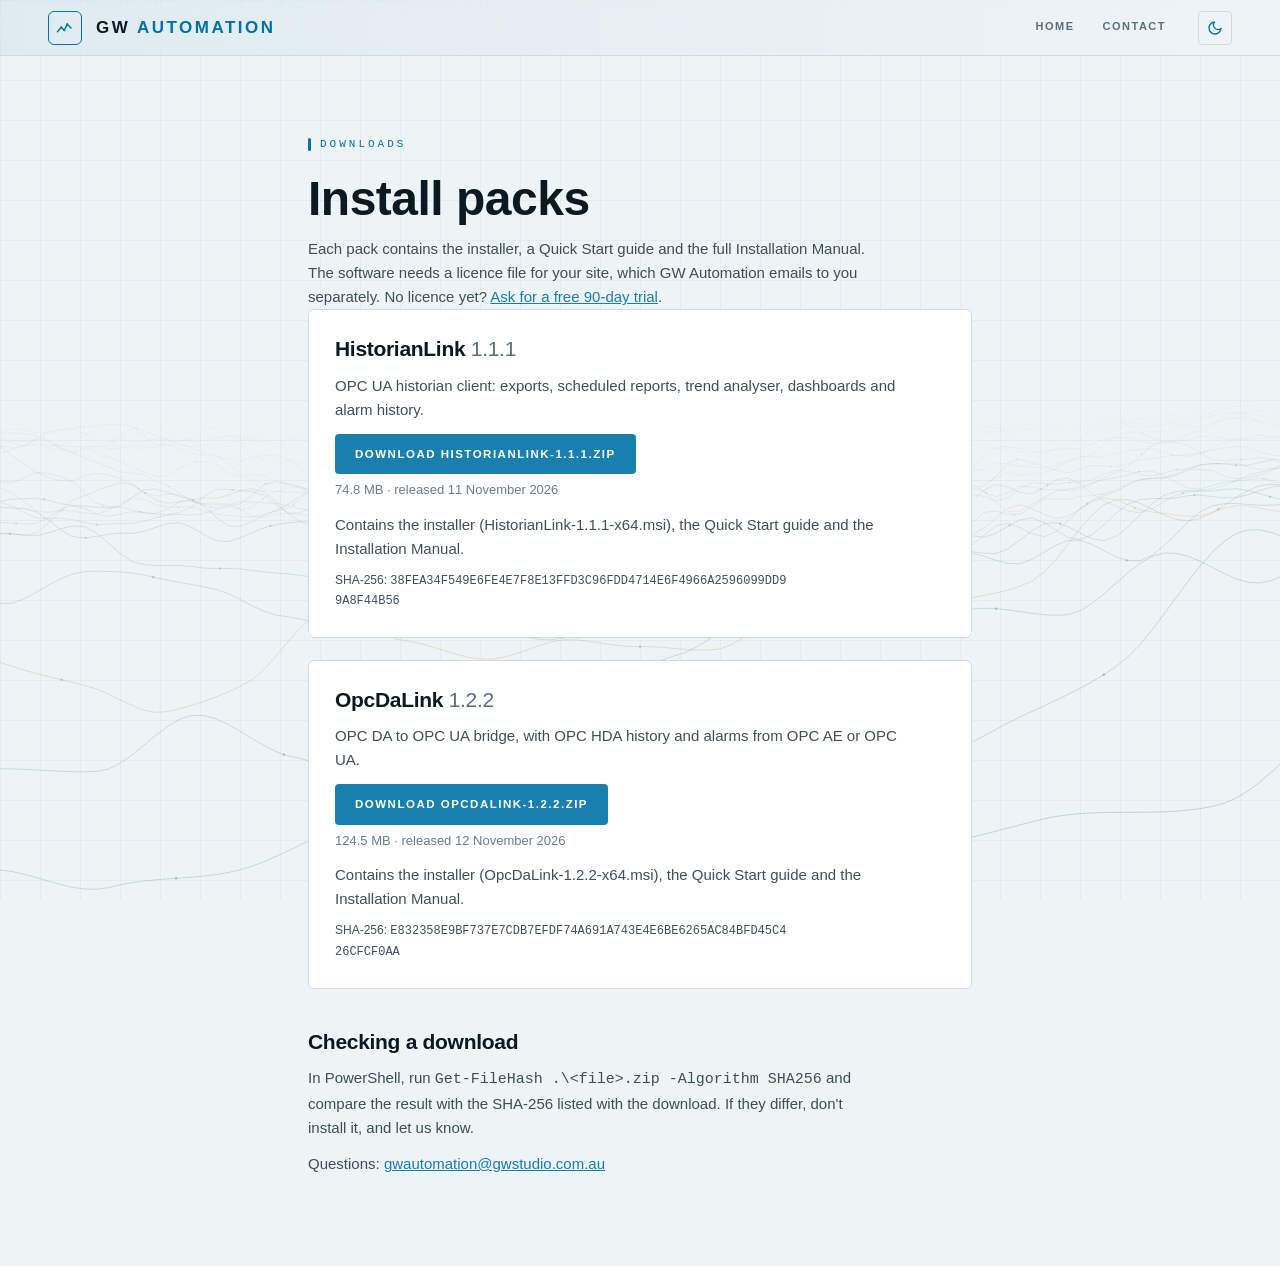
==== commit 653afcce: "OpcDaLink 1.2.2" ====
--- a/downloads/index.html
+++ b/downloads/index.html
@@ -52,12 +52,12 @@
       <p style="font-size:12px;word-break:break-all;margin-top:10px">SHA-256: <code>38FEA34F549E6FE4E7F8E13FFD3C96FDD4714E6F4966A2596099DD99A8F44B56</code></p>
     </div>
     <div class="cbox" style="margin-bottom:22px">
-      <h2 style="margin-top:0">OpcDaLink <span style="color:var(--muted,#7a8a99);font-weight:400">1.2.1</span></h2>
+      <h2 style="margin-top:0">OpcDaLink <span style="color:var(--muted,#7a8a99);font-weight:400">1.2.2</span></h2>
       <p>OPC DA to OPC UA bridge, with OPC HDA history and alarms from OPC AE or OPC UA.</p>
-      <p style="margin-bottom:6px"><a class="btn btn-a" href="https://github.com/grantelliotwalker-coder/gw_automation/releases/download/opcdalink-v1.2.1/OpcDaLink-1.2.1.zip" download>Download OpcDaLink-1.2.1.zip</a></p>
-      <p style="margin-top:0;font-size:13px;color:var(--muted,#7a8a99)">124.4 MB &middot; released 11 November 2026</p>
-      <p style="margin-bottom:4px">Contains the installer (OpcDaLink-1.2.1-x64.msi), the Quick Start guide and the Installation Manual.</p>
-      <p style="font-size:12px;word-break:break-all;margin-top:10px">SHA-256: <code>866990BF13146BA203E50DB8CAF7F743A41D0F5D0911AEB50AF51466DFA1A379</code></p>
+      <p style="margin-bottom:6px"><a class="btn btn-a" href="https://github.com/grantelliotwalker-coder/gw_automation/releases/download/opcdalink-v1.2.2/OpcDaLink-1.2.2.zip" download>Download OpcDaLink-1.2.2.zip</a></p>
+      <p style="margin-top:0;font-size:13px;color:var(--muted,#7a8a99)">124.5 MB &middot; released 12 November 2026</p>
+      <p style="margin-bottom:4px">Contains the installer (OpcDaLink-1.2.2-x64.msi), the Quick Start guide and the Installation Manual.</p>
+      <p style="font-size:12px;word-break:break-all;margin-top:10px">SHA-256: <code>E832358E9BF737E7CDB7EFDF74A691A743E4E6BE6265AC84BFD45C426CFCF0AA</code></p>
     </div>
     <h2>Checking a download</h2>
     <p>In PowerShell, run <code>Get-FileHash .\&lt;file&gt;.zip -Algorithm SHA256</code> and compare
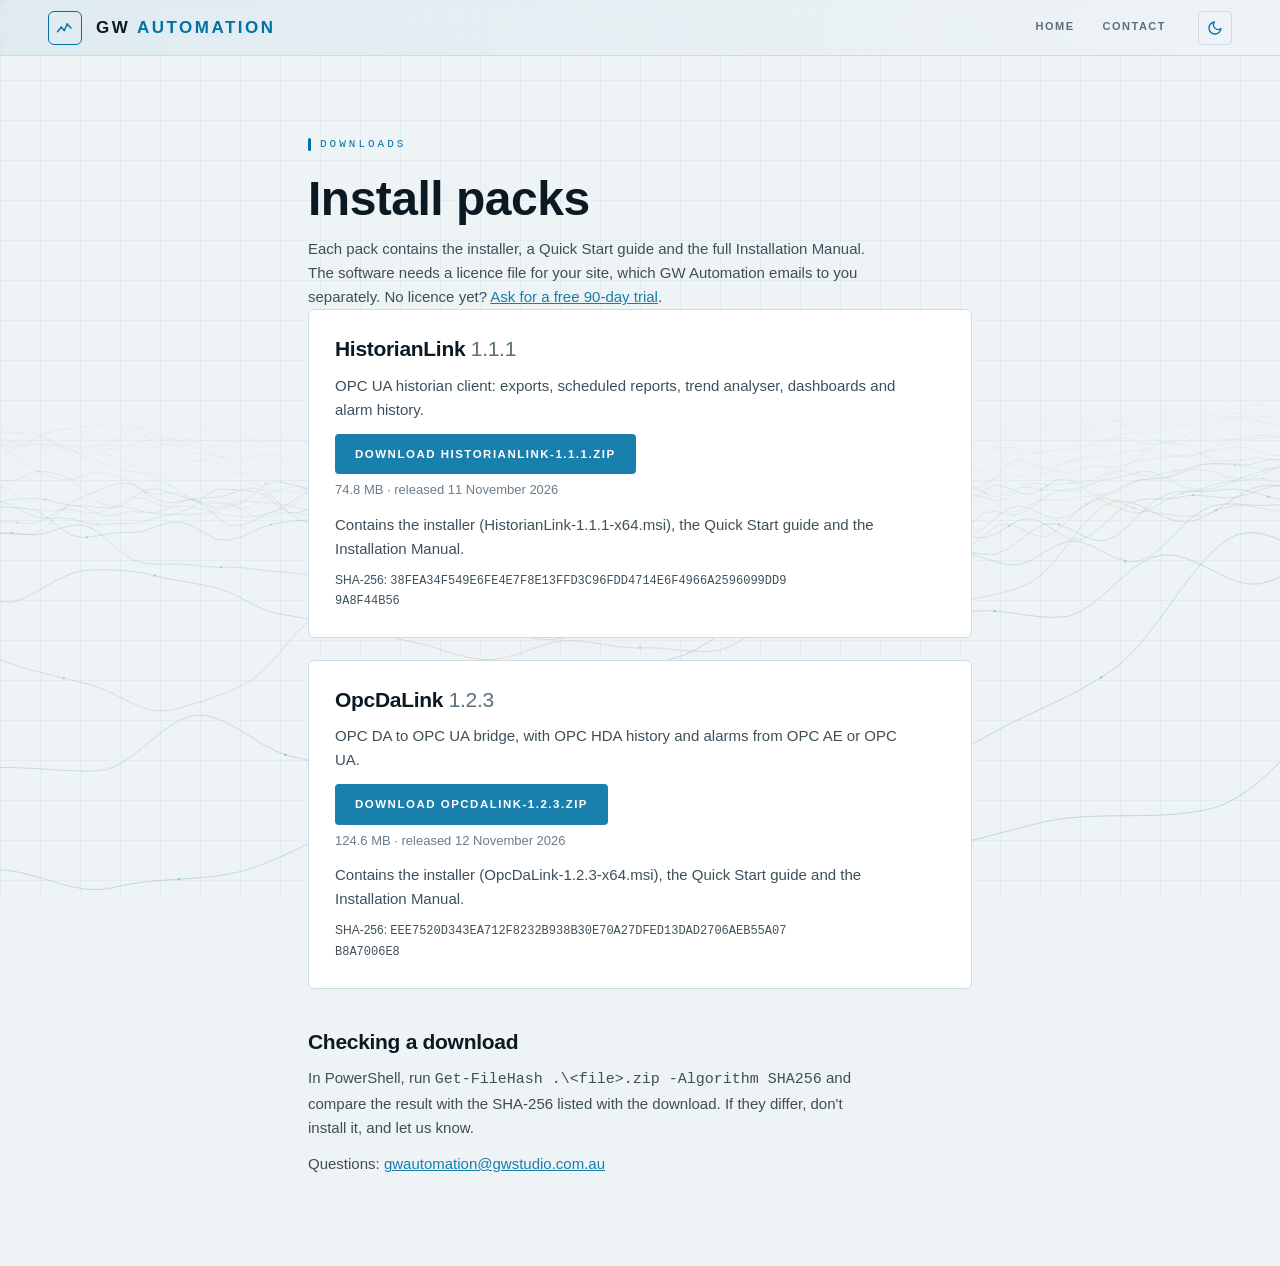
==== commit 35451aab: "OpcDaLink 1.2.3" ====
--- a/downloads/index.html
+++ b/downloads/index.html
@@ -52,12 +52,12 @@
       <p style="font-size:12px;word-break:break-all;margin-top:10px">SHA-256: <code>38FEA34F549E6FE4E7F8E13FFD3C96FDD4714E6F4966A2596099DD99A8F44B56</code></p>
     </div>
     <div class="cbox" style="margin-bottom:22px">
-      <h2 style="margin-top:0">OpcDaLink <span style="color:var(--muted,#7a8a99);font-weight:400">1.2.2</span></h2>
+      <h2 style="margin-top:0">OpcDaLink <span style="color:var(--muted,#7a8a99);font-weight:400">1.2.3</span></h2>
       <p>OPC DA to OPC UA bridge, with OPC HDA history and alarms from OPC AE or OPC UA.</p>
-      <p style="margin-bottom:6px"><a class="btn btn-a" href="https://github.com/grantelliotwalker-coder/gw_automation/releases/download/opcdalink-v1.2.2/OpcDaLink-1.2.2.zip" download>Download OpcDaLink-1.2.2.zip</a></p>
-      <p style="margin-top:0;font-size:13px;color:var(--muted,#7a8a99)">124.5 MB &middot; released 12 November 2026</p>
-      <p style="margin-bottom:4px">Contains the installer (OpcDaLink-1.2.2-x64.msi), the Quick Start guide and the Installation Manual.</p>
-      <p style="font-size:12px;word-break:break-all;margin-top:10px">SHA-256: <code>E832358E9BF737E7CDB7EFDF74A691A743E4E6BE6265AC84BFD45C426CFCF0AA</code></p>
+      <p style="margin-bottom:6px"><a class="btn btn-a" href="https://github.com/grantelliotwalker-coder/gw_automation/releases/download/opcdalink-v1.2.3/OpcDaLink-1.2.3.zip" download>Download OpcDaLink-1.2.3.zip</a></p>
+      <p style="margin-top:0;font-size:13px;color:var(--muted,#7a8a99)">124.6 MB &middot; released 12 November 2026</p>
+      <p style="margin-bottom:4px">Contains the installer (OpcDaLink-1.2.3-x64.msi), the Quick Start guide and the Installation Manual.</p>
+      <p style="font-size:12px;word-break:break-all;margin-top:10px">SHA-256: <code>EEE7520D343EA712F8232B938B30E70A27DFED13DAD2706AEB55A07B8A7006E8</code></p>
     </div>
     <h2>Checking a download</h2>
     <p>In PowerShell, run <code>Get-FileHash .\&lt;file&gt;.zip -Algorithm SHA256</code> and compare
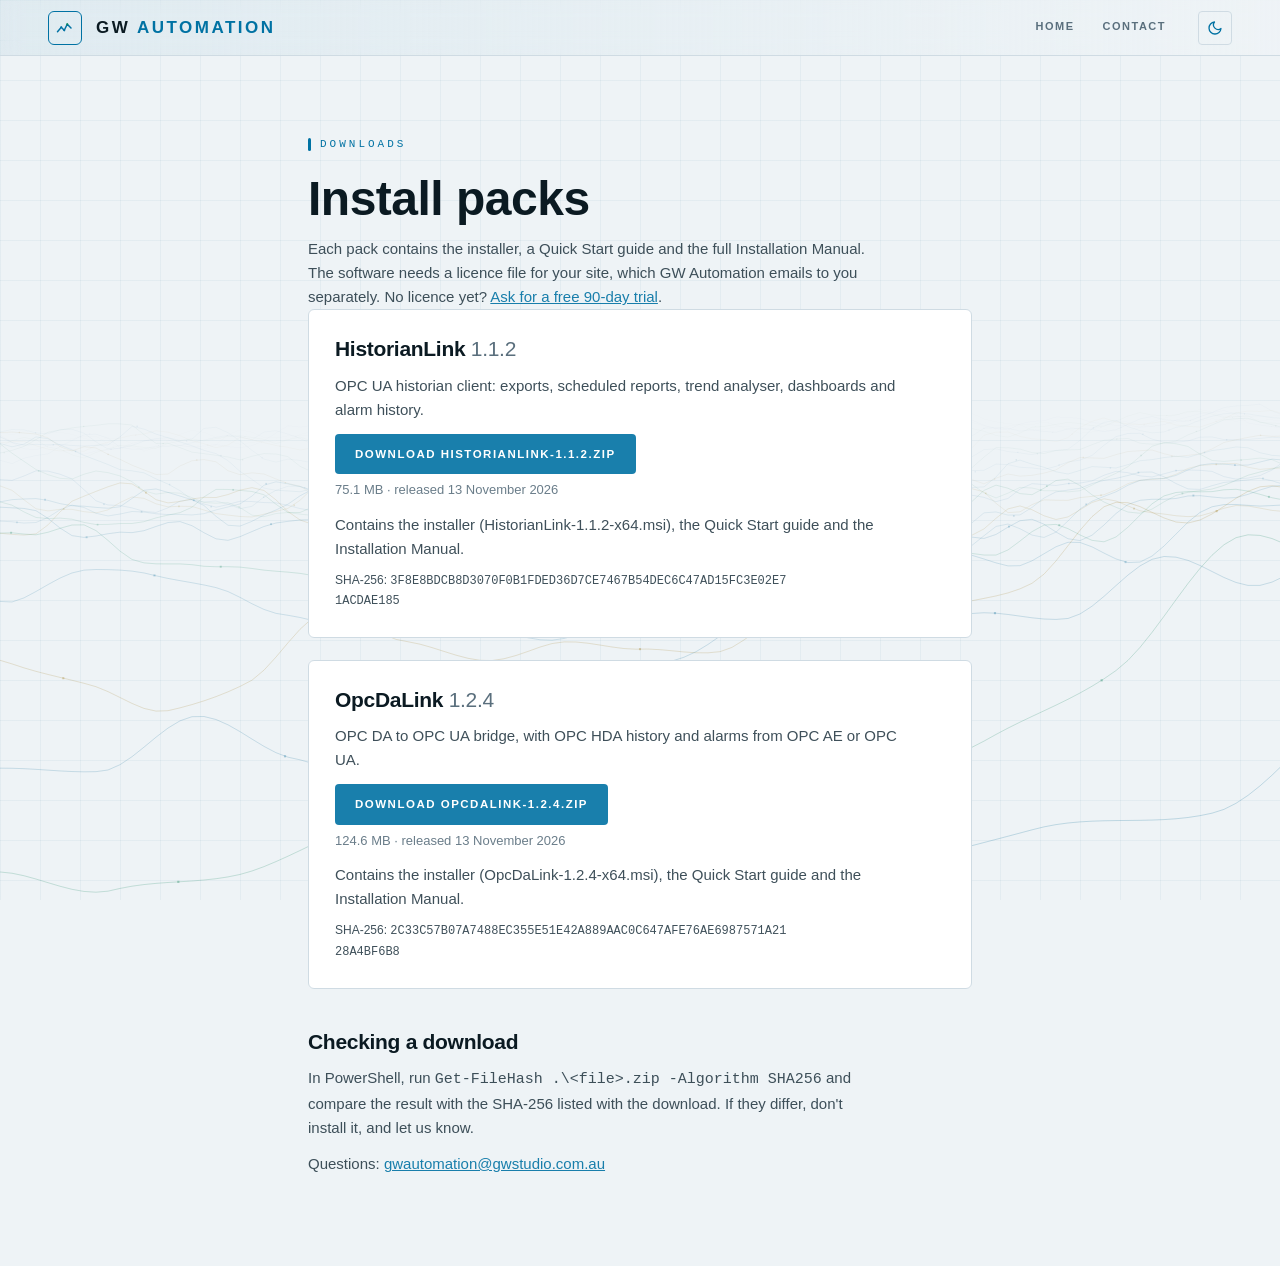
==== commit dde68e93: "HistorianLink 1.1.2, OpcDaLink 1.2.4" ====
--- a/downloads/index.html
+++ b/downloads/index.html
@@ -44,20 +44,20 @@
     separately. No licence yet? <a href="mailto:gwautomation@gwstudio.com.au?subject=GW%20Automation%20trial%20request">Ask for a free 90-day trial</a>.</p>
 
     <div class="cbox" style="margin-bottom:22px">
-      <h2 style="margin-top:0">HistorianLink <span style="color:var(--muted,#7a8a99);font-weight:400">1.1.1</span></h2>
+      <h2 style="margin-top:0">HistorianLink <span style="color:var(--muted,#7a8a99);font-weight:400">1.1.2</span></h2>
       <p>OPC UA historian client: exports, scheduled reports, trend analyser, dashboards and alarm history.</p>
-      <p style="margin-bottom:6px"><a class="btn btn-a" href="https://github.com/grantelliotwalker-coder/gw_automation/releases/download/historianlink-v1.1.1/HistorianLink-1.1.1.zip" download>Download HistorianLink-1.1.1.zip</a></p>
-      <p style="margin-top:0;font-size:13px;color:var(--muted,#7a8a99)">74.8 MB &middot; released 11 November 2026</p>
-      <p style="margin-bottom:4px">Contains the installer (HistorianLink-1.1.1-x64.msi), the Quick Start guide and the Installation Manual.</p>
-      <p style="font-size:12px;word-break:break-all;margin-top:10px">SHA-256: <code>38FEA34F549E6FE4E7F8E13FFD3C96FDD4714E6F4966A2596099DD99A8F44B56</code></p>
+      <p style="margin-bottom:6px"><a class="btn btn-a" href="https://github.com/grantelliotwalker-coder/gw_automation/releases/download/historianlink-v1.1.2/HistorianLink-1.1.2.zip" download>Download HistorianLink-1.1.2.zip</a></p>
+      <p style="margin-top:0;font-size:13px;color:var(--muted,#7a8a99)">75.1 MB &middot; released 13 November 2026</p>
+      <p style="margin-bottom:4px">Contains the installer (HistorianLink-1.1.2-x64.msi), the Quick Start guide and the Installation Manual.</p>
+      <p style="font-size:12px;word-break:break-all;margin-top:10px">SHA-256: <code>3F8E8BDCB8D3070F0B1FDED36D7CE7467B54DEC6C47AD15FC3E02E71ACDAE185</code></p>
     </div>
     <div class="cbox" style="margin-bottom:22px">
-      <h2 style="margin-top:0">OpcDaLink <span style="color:var(--muted,#7a8a99);font-weight:400">1.2.3</span></h2>
+      <h2 style="margin-top:0">OpcDaLink <span style="color:var(--muted,#7a8a99);font-weight:400">1.2.4</span></h2>
       <p>OPC DA to OPC UA bridge, with OPC HDA history and alarms from OPC AE or OPC UA.</p>
-      <p style="margin-bottom:6px"><a class="btn btn-a" href="https://github.com/grantelliotwalker-coder/gw_automation/releases/download/opcdalink-v1.2.3/OpcDaLink-1.2.3.zip" download>Download OpcDaLink-1.2.3.zip</a></p>
-      <p style="margin-top:0;font-size:13px;color:var(--muted,#7a8a99)">124.6 MB &middot; released 12 November 2026</p>
-      <p style="margin-bottom:4px">Contains the installer (OpcDaLink-1.2.3-x64.msi), the Quick Start guide and the Installation Manual.</p>
-      <p style="font-size:12px;word-break:break-all;margin-top:10px">SHA-256: <code>EEE7520D343EA712F8232B938B30E70A27DFED13DAD2706AEB55A07B8A7006E8</code></p>
+      <p style="margin-bottom:6px"><a class="btn btn-a" href="https://github.com/grantelliotwalker-coder/gw_automation/releases/download/opcdalink-v1.2.4/OpcDaLink-1.2.4.zip" download>Download OpcDaLink-1.2.4.zip</a></p>
+      <p style="margin-top:0;font-size:13px;color:var(--muted,#7a8a99)">124.6 MB &middot; released 13 November 2026</p>
+      <p style="margin-bottom:4px">Contains the installer (OpcDaLink-1.2.4-x64.msi), the Quick Start guide and the Installation Manual.</p>
+      <p style="font-size:12px;word-break:break-all;margin-top:10px">SHA-256: <code>2C33C57B07A7488EC355E51E42A889AAC0C647AFE76AE6987571A2128A4BF6B8</code></p>
     </div>
     <h2>Checking a download</h2>
     <p>In PowerShell, run <code>Get-FileHash .\&lt;file&gt;.zip -Algorithm SHA256</code> and compare
